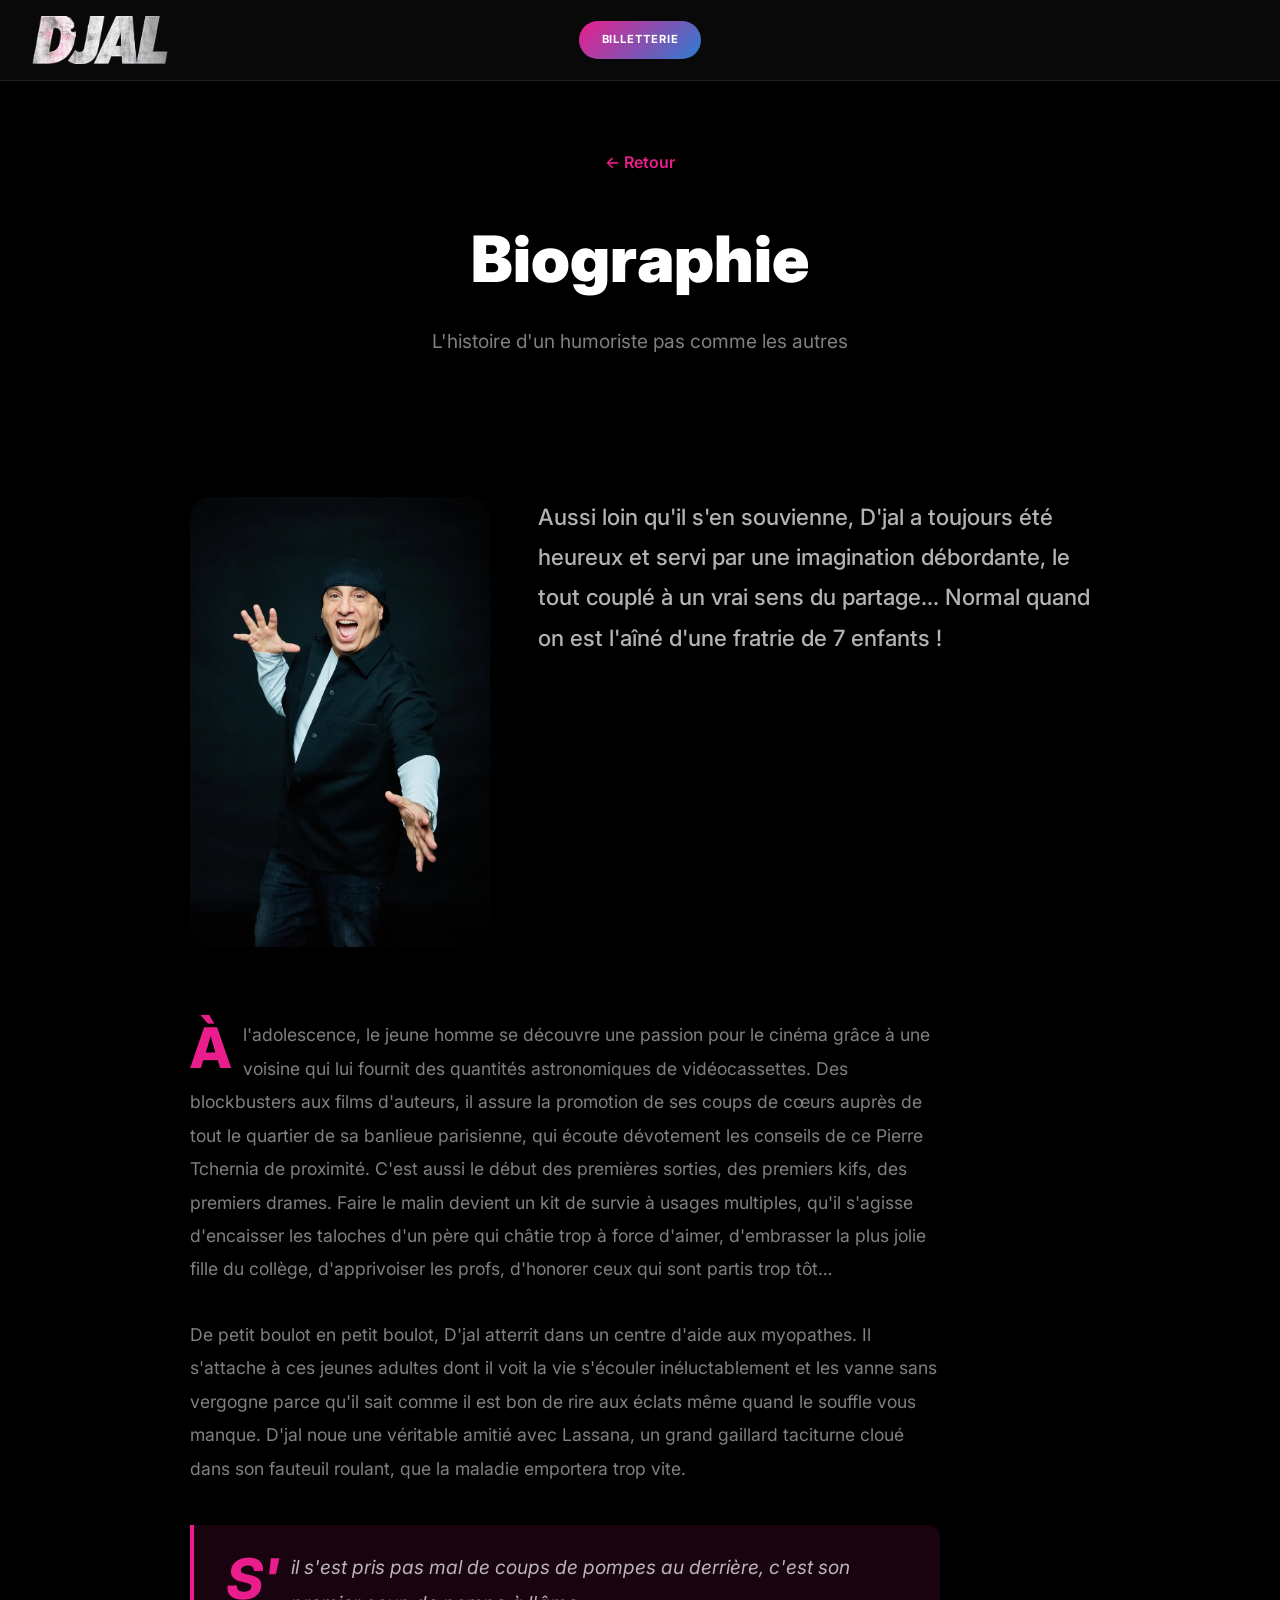
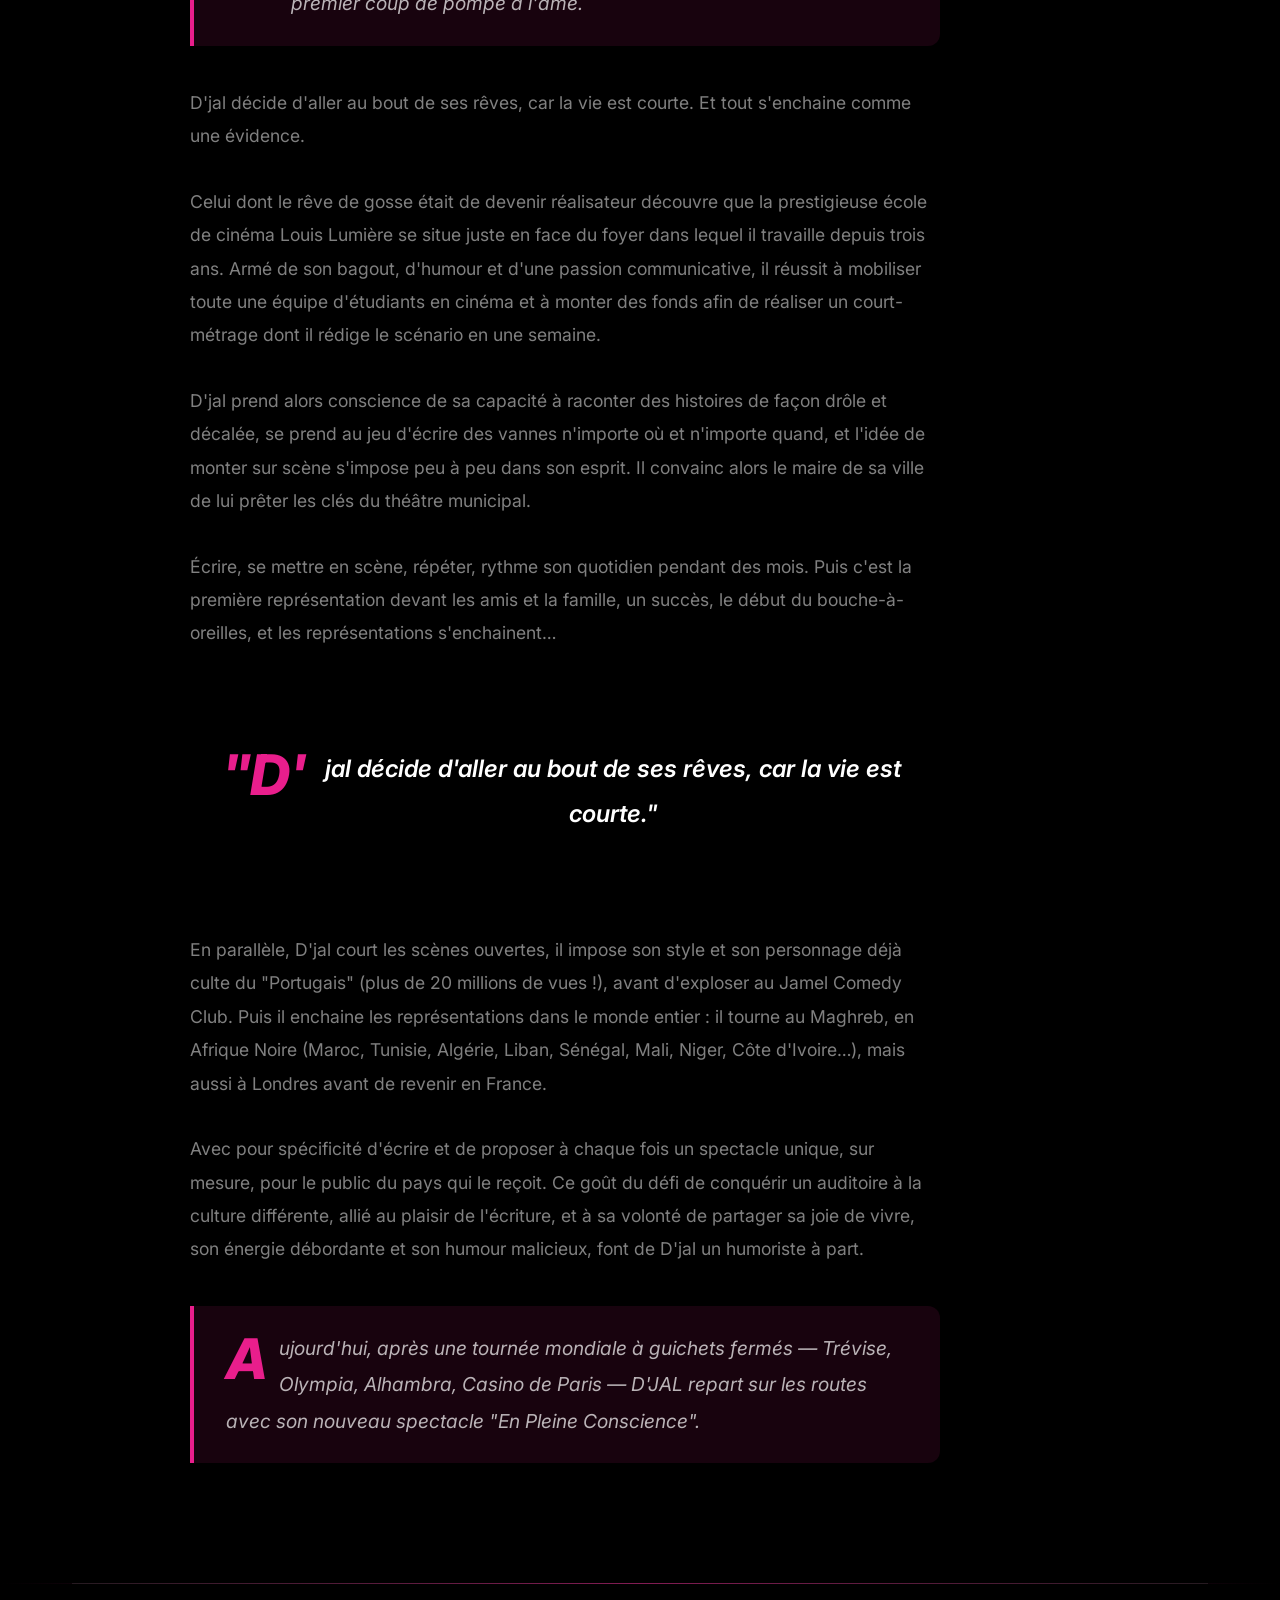
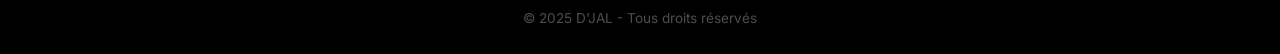
==== biographie.html @ 2237b48b "Refonte majeure du site D'JAL - En Pleine Conscience - Hero: nouveau layout texte gauche / photo dro" ====
<!DOCTYPE html>
<html lang="fr">
<head>
    <meta charset="UTF-8">
    <meta name="viewport" content="width=device-width, initial-scale=1.0">
    <title>Biographie - D'JAL</title>
    <meta name="description" content="Découvrez l'histoire de D'JAL, humoriste au parcours unique et au talent reconnu.">

    <!-- Fonts -->
    <link rel="preconnect" href="https://fonts.googleapis.com">
    <link rel="preconnect" href="https://fonts.gstatic.com" crossorigin>
    <link href="https://fonts.googleapis.com/css2?family=Inter:wght@300;400;500;600;700;800;900&display=swap" rel="stylesheet">

    <!-- Styles -->
    <link rel="stylesheet" href="src/css/main.css">
    <style>
        .page-header {
            padding: 150px 0 60px;
            background: var(--darker);
            text-align: center;
        }
        .page-title {
            font-size: clamp(2.5rem, 5vw, 4rem);
            font-weight: 900;
            margin-bottom: 1rem;
        }
        .page-subtitle {
            font-size: 1.2rem;
            color: var(--gray-300);
        }
        .back-link {
            display: inline-flex;
            align-items: center;
            gap: 0.5rem;
            color: var(--pink);
            text-decoration: none;
            font-weight: 600;
            margin-bottom: 2rem;
            transition: var(--transition);
        }
        .back-link:hover {
            color: var(--light);
        }

        /* Bio Section */
        .bio-section {
            background: var(--dark);
            padding: 80px 0;
        }
        .bio-container {
            max-width: 900px;
            margin: 0 auto;
        }
        .bio-hero {
            display: grid;
            grid-template-columns: 300px 1fr;
            gap: 3rem;
            align-items: start;
            margin-bottom: 4rem;
        }
        .bio-image {
            position: sticky;
            top: 100px;
        }
        .bio-image img {
            width: 100%;
            border-radius: 20px;
            box-shadow: 0 25px 50px rgba(0,0,0,0.4);
        }
        .bio-intro {
            font-size: 1.4rem;
            line-height: 1.8;
            color: var(--gray-200);
            font-weight: 500;
        }
        .bio-content {
            max-width: 750px;
        }
        .bio-content p {
            font-size: 1.1rem;
            line-height: 1.9;
            color: var(--gray-300);
            margin-bottom: 2rem;
        }
        .bio-content p:first-of-type::first-letter {
            font-size: 3.5rem;
            font-weight: 800;
            float: left;
            line-height: 1;
            margin-right: 0.75rem;
            margin-top: 0.1rem;
            color: var(--pink);
        }
        .bio-highlight {
            background: rgba(233,30,140,0.1);
            border-left: 4px solid var(--pink);
            padding: 1.5rem 2rem;
            margin: 2.5rem 0;
            border-radius: 0 12px 12px 0;
        }
        .bio-highlight p {
            font-size: 1.2rem;
            font-style: italic;
            color: var(--gray-200);
            margin-bottom: 0;
        }
        .bio-quote {
            text-align: center;
            padding: 3rem 2rem;
            margin: 3rem 0;
        }
        .bio-quote p {
            font-size: 1.5rem;
            font-weight: 600;
            color: var(--light);
            font-style: italic;
            margin-bottom: 0;
        }

        /* Responsive */
        @media (max-width: 900px) {
            .bio-hero {
                grid-template-columns: 1fr;
                text-align: center;
            }
            .bio-image {
                position: relative;
                top: 0;
                max-width: 280px;
                margin: 0 auto;
            }
        }
        @media (max-width: 600px) {
            .bio-section {
                padding: 40px 0;
            }
            .bio-intro {
                font-size: 1.2rem;
            }
            .bio-content p {
                font-size: 1rem;
            }
        }
    </style>
</head>
<body>
    <!-- Navigation simple -->
    <header class="nav-wrapper scrolled">
        <nav class="nav">
            <a href="index.html" class="nav-logo"><img src="src/assets/images/logo.png" alt="D'JAL"></a>
            <a href="index.html#tournee" class="nav-cta">Billetterie</a>
        </nav>
    </header>

    <main>
        <section class="page-header">
            <div class="container">
                <a href="index.html" class="back-link">← Retour</a>
                <h1 class="page-title">Biographie</h1>
                <p class="page-subtitle">L'histoire d'un humoriste pas comme les autres</p>
            </div>
        </section>

        <section class="bio-section">
            <div class="container">
                <div class="bio-container">
                    <div class="bio-hero">
                        <div class="bio-image">
                            <img src="src/assets/images/djal-portrait.webp" alt="D'JAL">
                        </div>
                        <p class="bio-intro">Aussi loin qu'il s'en souvienne, D'jal a toujours été heureux et servi par une imagination débordante, le tout couplé à un vrai sens du partage… Normal quand on est l'aîné d'une fratrie de 7 enfants !</p>
                    </div>

                    <div class="bio-content">
                        <p>À l'adolescence, le jeune homme se découvre une passion pour le cinéma grâce à une voisine qui lui fournit des quantités astronomiques de vidéocassettes. Des blockbusters aux films d'auteurs, il assure la promotion de ses coups de cœurs auprès de tout le quartier de sa banlieue parisienne, qui écoute dévotement les conseils de ce Pierre Tchernia de proximité. C'est aussi le début des premières sorties, des premiers kifs, des premiers drames. Faire le malin devient un kit de survie à usages multiples, qu'il s'agisse d'encaisser les taloches d'un père qui châtie trop à force d'aimer, d'embrasser la plus jolie fille du collège, d'apprivoiser les profs, d'honorer ceux qui sont partis trop tôt…</p>

                        <p>De petit boulot en petit boulot, D'jal atterrit dans un centre d'aide aux myopathes. Il s'attache à ces jeunes adultes dont il voit la vie s'écouler inéluctablement et les vanne sans vergogne parce qu'il sait comme il est bon de rire aux éclats même quand le souffle vous manque. D'jal noue une véritable amitié avec Lassana, un grand gaillard taciturne cloué dans son fauteuil roulant, que la maladie emportera trop vite.</p>

                        <div class="bio-highlight">
                            <p>S'il s'est pris pas mal de coups de pompes au derrière, c'est son premier coup de pompe à l'âme.</p>
                        </div>

                        <p>D'jal décide d'aller au bout de ses rêves, car la vie est courte. Et tout s'enchaine comme une évidence.</p>

                        <p>Celui dont le rêve de gosse était de devenir réalisateur découvre que la prestigieuse école de cinéma Louis Lumière se situe juste en face du foyer dans lequel il travaille depuis trois ans. Armé de son bagout, d'humour et d'une passion communicative, il réussit à mobiliser toute une équipe d'étudiants en cinéma et à monter des fonds afin de réaliser un court-métrage dont il rédige le scénario en une semaine.</p>

                        <p>D'jal prend alors conscience de sa capacité à raconter des histoires de façon drôle et décalée, se prend au jeu d'écrire des vannes n'importe où et n'importe quand, et l'idée de monter sur scène s'impose peu à peu dans son esprit. Il convainc alors le maire de sa ville de lui prêter les clés du théâtre municipal.</p>

                        <p>Écrire, se mettre en scène, répéter, rythme son quotidien pendant des mois. Puis c'est la première représentation devant les amis et la famille, un succès, le début du bouche-à-oreilles, et les représentations s'enchainent…</p>

                        <div class="bio-quote">
                            <p>"D'jal décide d'aller au bout de ses rêves, car la vie est courte."</p>
                        </div>

                        <p>En parallèle, D'jal court les scènes ouvertes, il impose son style et son personnage déjà culte du "Portugais" (plus de 20 millions de vues !), avant d'exploser au Jamel Comedy Club. Puis il enchaine les représentations dans le monde entier : il tourne au Maghreb, en Afrique Noire (Maroc, Tunisie, Algérie, Liban, Sénégal, Mali, Niger, Côte d'Ivoire…), mais aussi à Londres avant de revenir en France.</p>

                        <p>Avec pour spécificité d'écrire et de proposer à chaque fois un spectacle unique, sur mesure, pour le public du pays qui le reçoit. Ce goût du défi de conquérir un auditoire à la culture différente, allié au plaisir de l'écriture, et à sa volonté de partager sa joie de vivre, son énergie débordante et son humour malicieux, font de D'jal un humoriste à part.</p>

                        <div class="bio-highlight">
                            <p>Aujourd'hui, après une tournée mondiale à guichets fermés — Trévise, Olympia, Alhambra, Casino de Paris — D'JAL repart sur les routes avec son nouveau spectacle "En Pleine Conscience".</p>
                        </div>
                    </div>
                </div>
            </div>
        </section>
    </main>

    <!-- Footer simple -->
    <footer class="footer">
        <div class="container">
            <div class="footer-bottom">
                <p>&copy; 2025 D'JAL - Tous droits réservés</p>
            </div>
        </div>
    </footer>
</body>
</html>
---- src/css/main.css ----
/* ============================================
   DJAL - EN PLEINE CONSCIENCE
   Main CSS Entry Point
============================================ */

/* Base */
@import 'base/_variables.css';
@import 'base/_reset.css';

/* Components */
@import 'components/_buttons.css';
@import 'components/_nav.css';
@import 'components/_hero.css';
@import 'components/_spectacle.css';
@import 'components/_tournee.css';
@import 'components/_videos.css';
@import 'components/_cinema.css';
@import 'components/_presse.css';
@import 'components/_livredor.css';
@import 'components/_instagram.css';
@import 'components/_reels.css';
@import 'components/_contact.css';

/* Layout */
@import 'layout/_sections.css';
@import 'layout/_footer.css';
@import 'layout/_responsive.css';
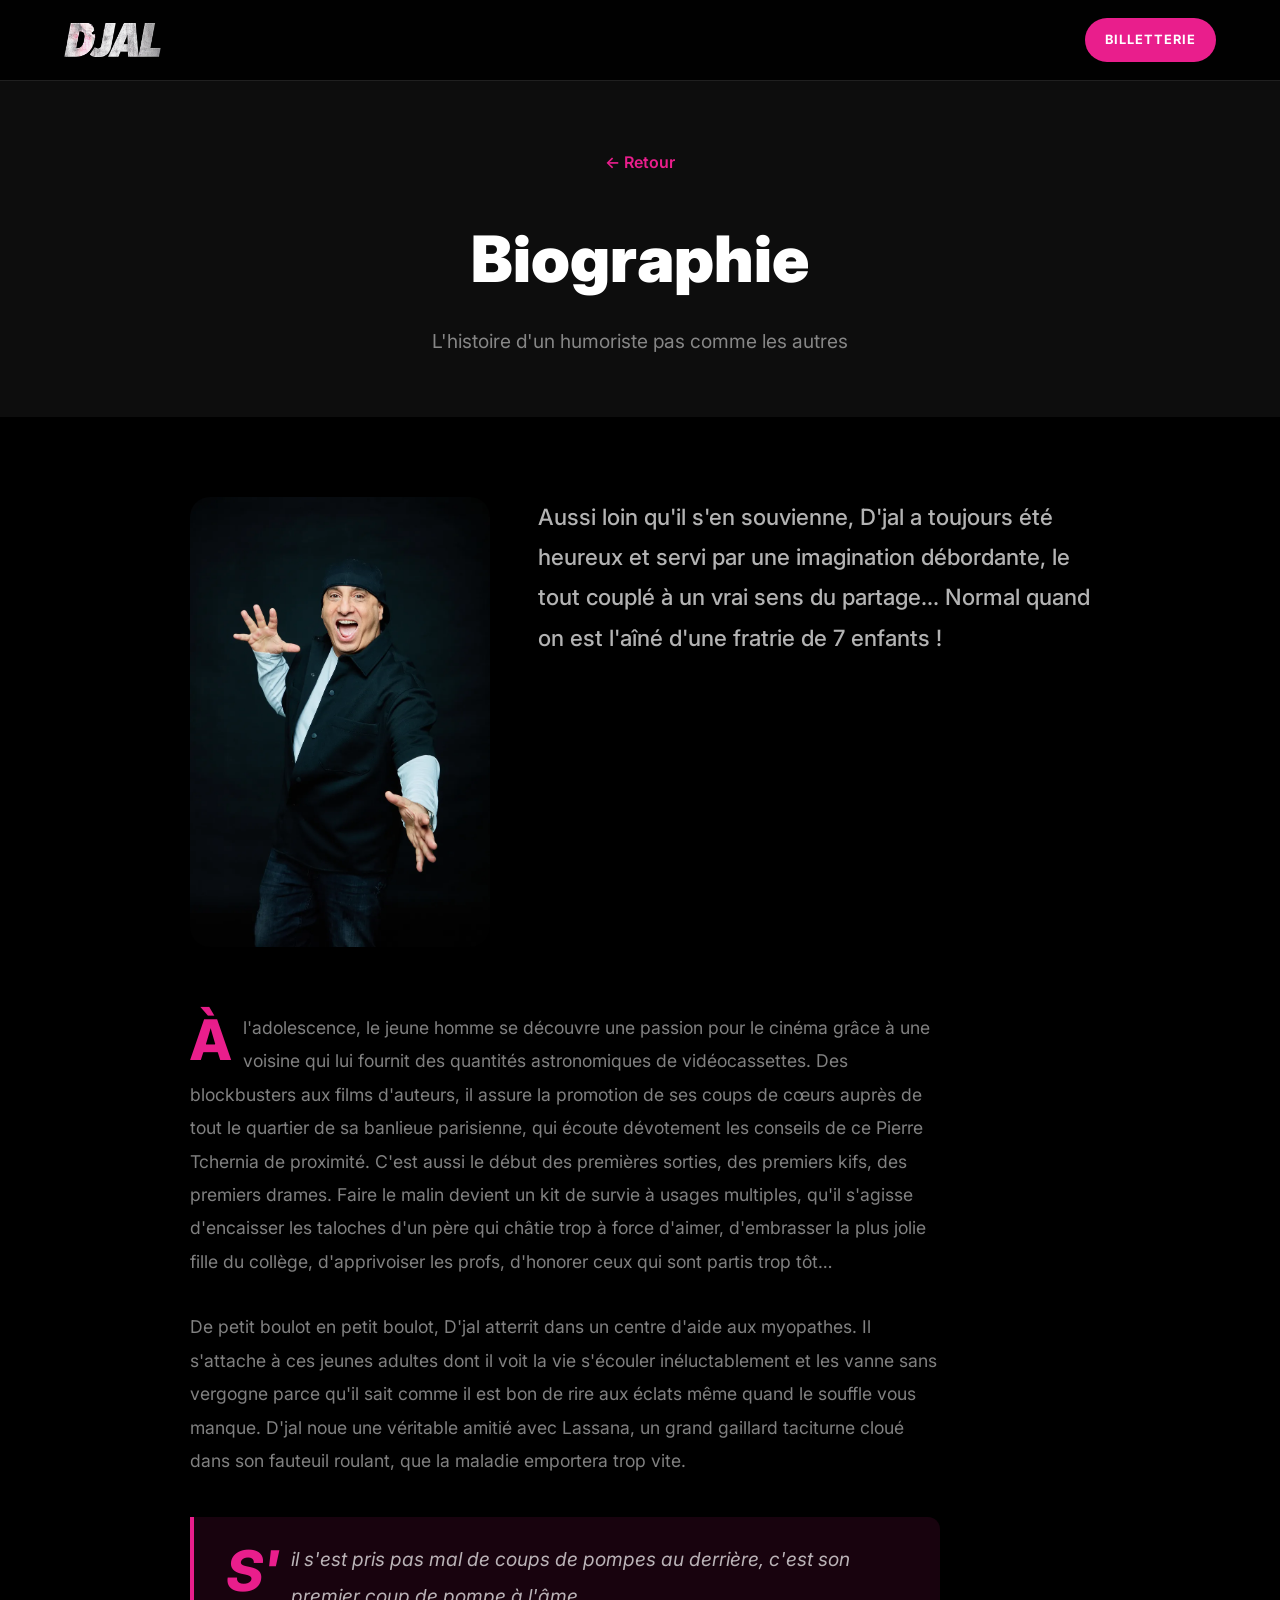
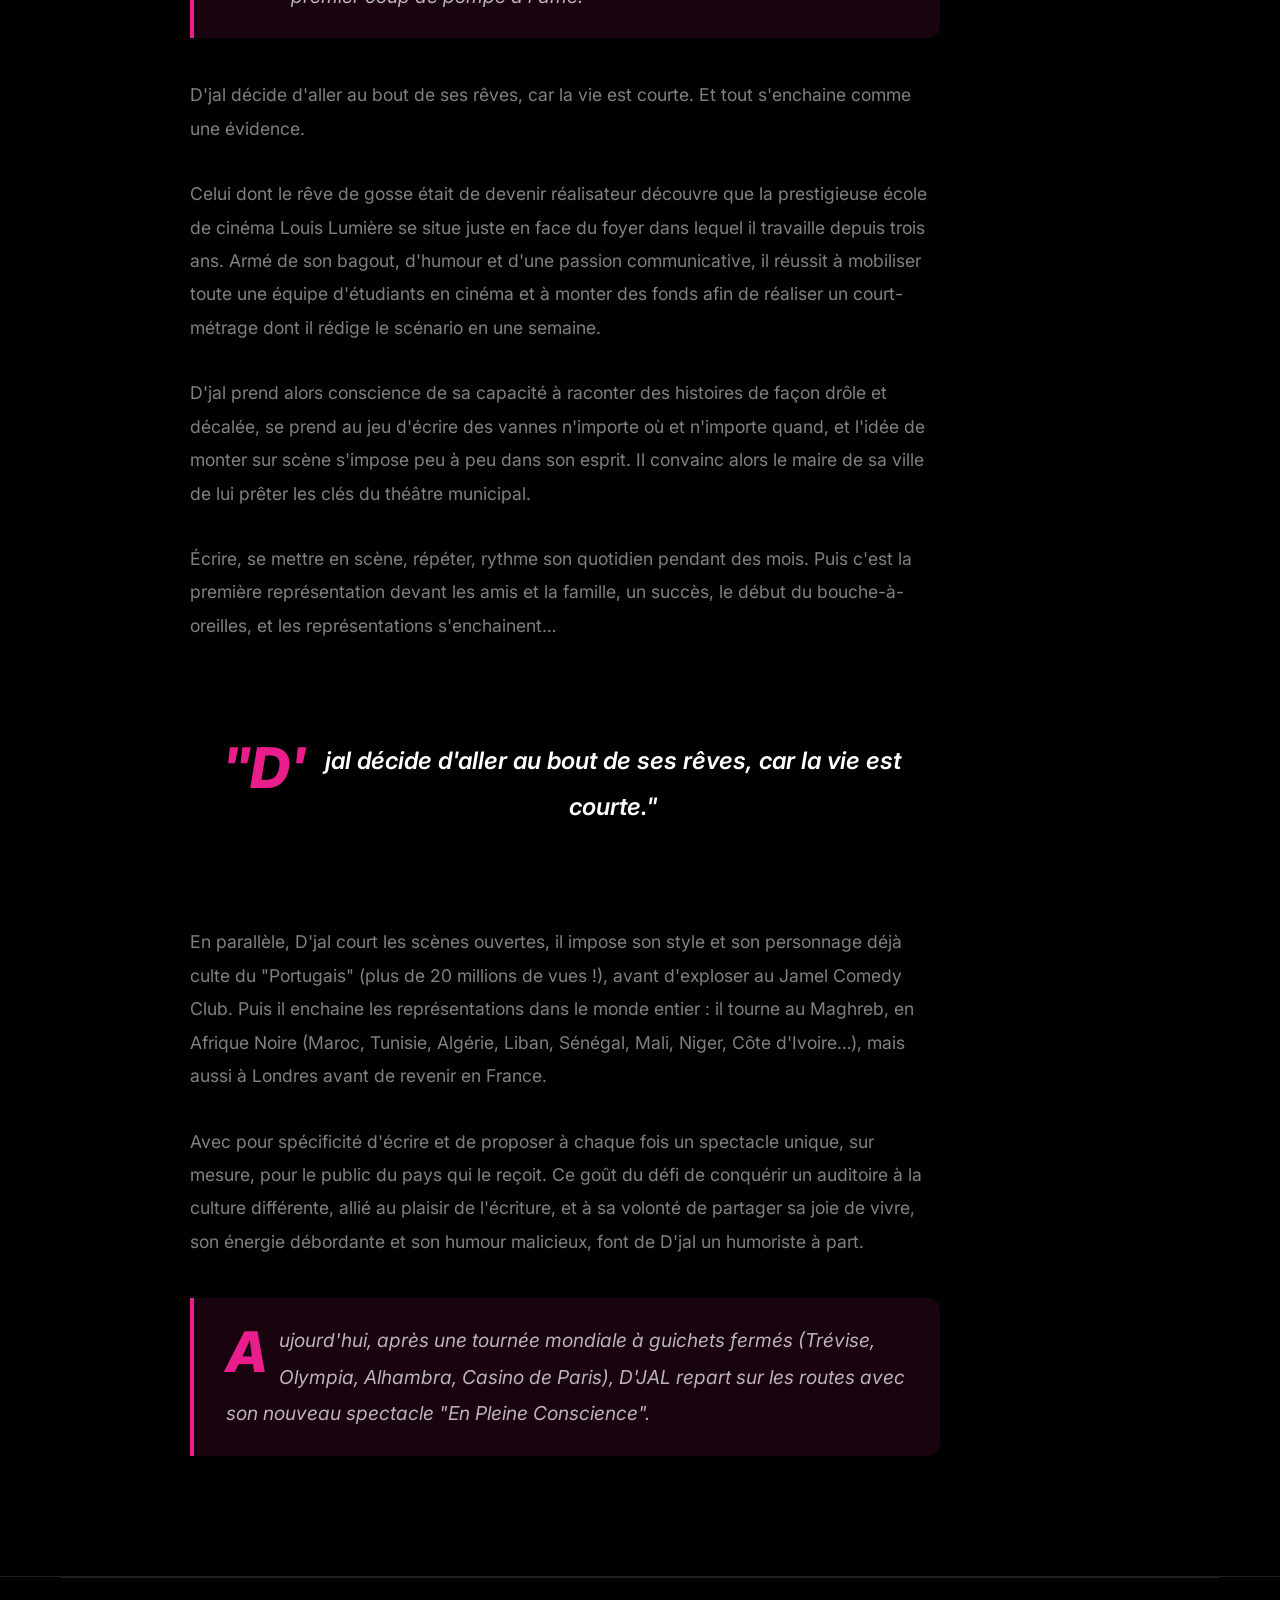
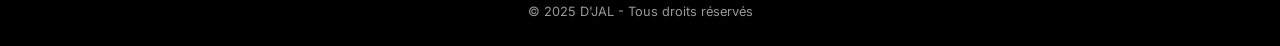
==== commit 02a92a4d: "Texte du site : suppression des tirets quadratin et des formules creuses Co-Authored-By: Claude Opus" ====
--- a/biographie.html
+++ b/biographie.html
@@ -197,7 +197,7 @@
                         <p>Avec pour spécificité d'écrire et de proposer à chaque fois un spectacle unique, sur mesure, pour le public du pays qui le reçoit. Ce goût du défi de conquérir un auditoire à la culture différente, allié au plaisir de l'écriture, et à sa volonté de partager sa joie de vivre, son énergie débordante et son humour malicieux, font de D'jal un humoriste à part.</p>
 
                         <div class="bio-highlight">
-                            <p>Aujourd'hui, après une tournée mondiale à guichets fermés — Trévise, Olympia, Alhambra, Casino de Paris — D'JAL repart sur les routes avec son nouveau spectacle "En Pleine Conscience".</p>
+                            <p>Aujourd'hui, après une tournée mondiale à guichets fermés (Trévise, Olympia, Alhambra, Casino de Paris), D'JAL repart sur les routes avec son nouveau spectacle "En Pleine Conscience".</p>
                         </div>
                     </div>
                 </div>
--- a/src/css/main.css
+++ b/src/css/main.css
@@ -1,27 +1,27 @@
 /* ============================================
    DJAL - EN PLEINE CONSCIENCE
-   Main CSS Entry Point
+   Point d'entrée CSS
 ============================================ */
 
 /* Base */
 @import 'base/_variables.css';
 @import 'base/_reset.css';
 
-/* Components */
+/* Layout */
+@import 'layout/_sections.css';
+
+/* Composants */
 @import 'components/_buttons.css';
 @import 'components/_nav.css';
 @import 'components/_hero.css';
+@import 'components/_stats.css';
+@import 'components/_tournee.css';
 @import 'components/_spectacle.css';
-@import 'components/_tournee.css';
+@import 'components/_reels.css';
 @import 'components/_videos.css';
-@import 'components/_cinema.css';
 @import 'components/_presse.css';
 @import 'components/_livredor.css';
-@import 'components/_instagram.css';
-@import 'components/_reels.css';
-@import 'components/_contact.css';
+@import 'components/_communaute.css';
 
-/* Layout */
-@import 'layout/_sections.css';
+/* Footer */
 @import 'layout/_footer.css';
-@import 'layout/_responsive.css';
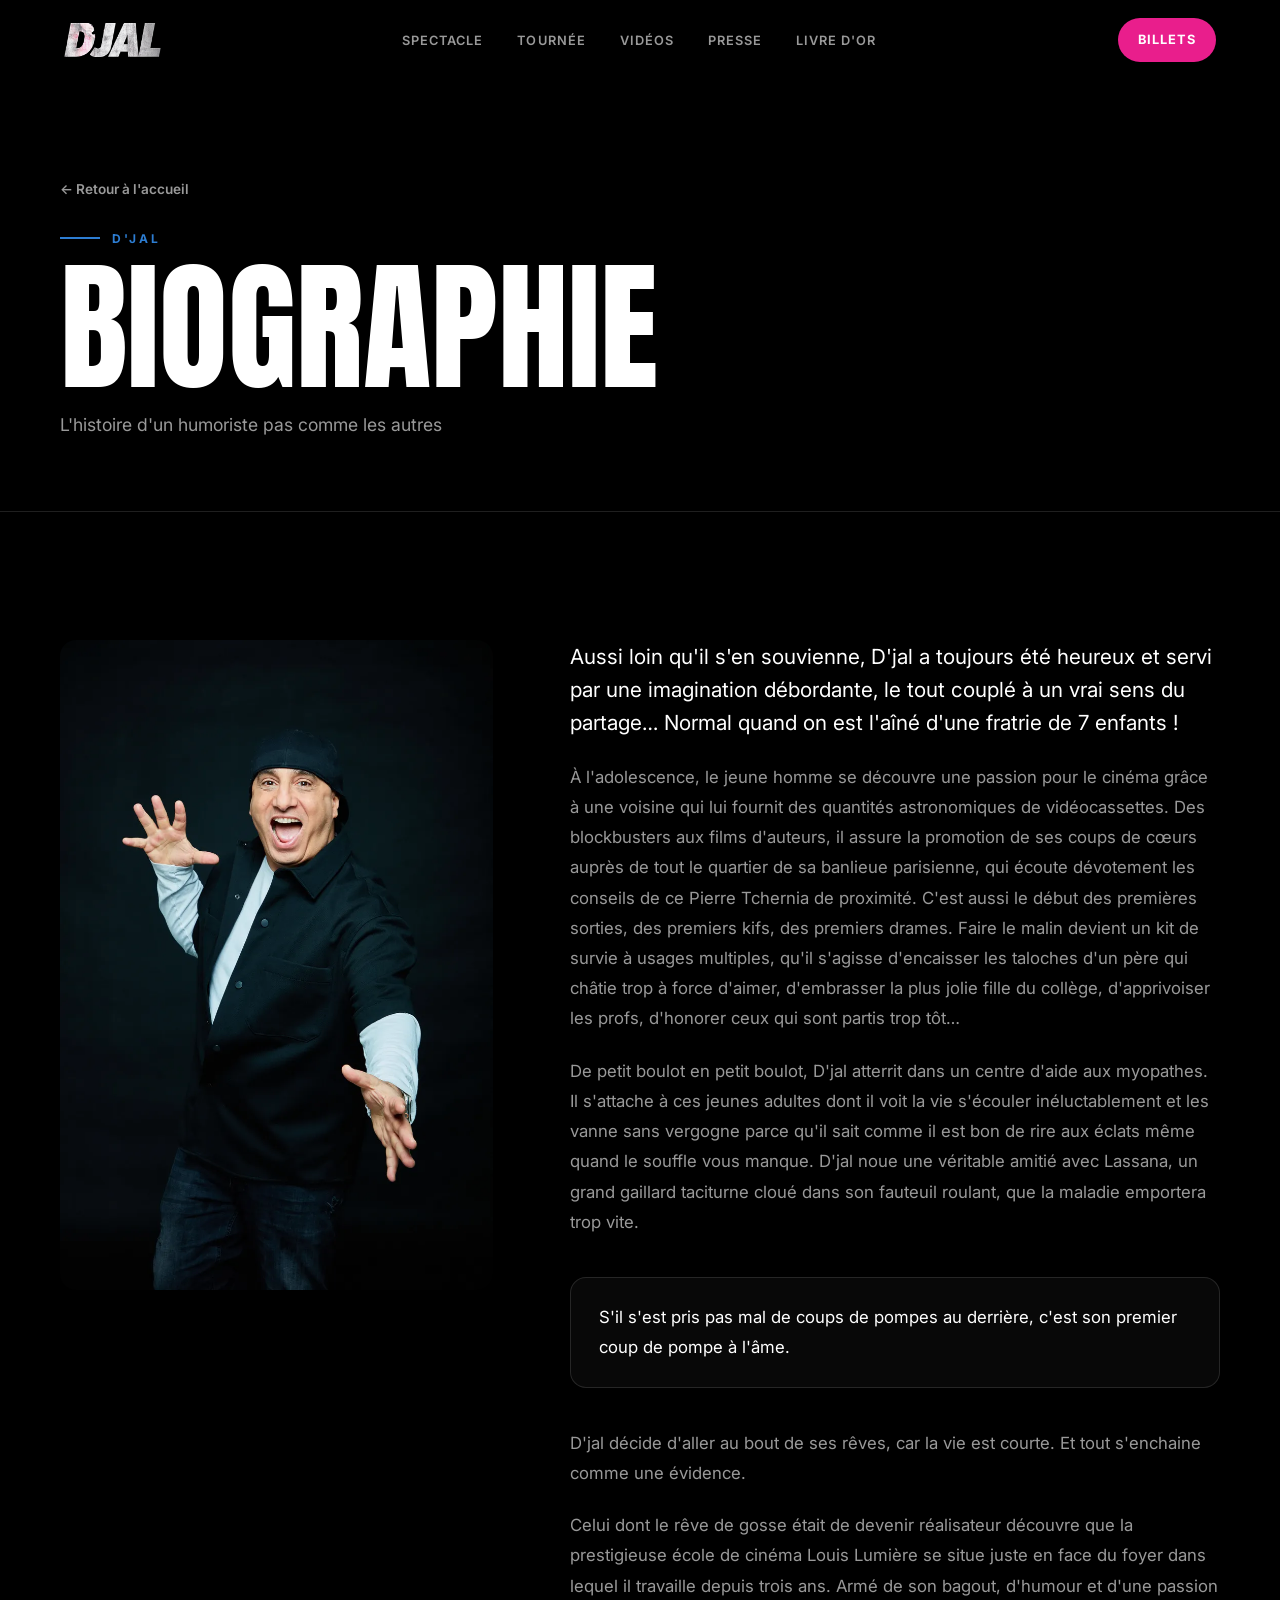
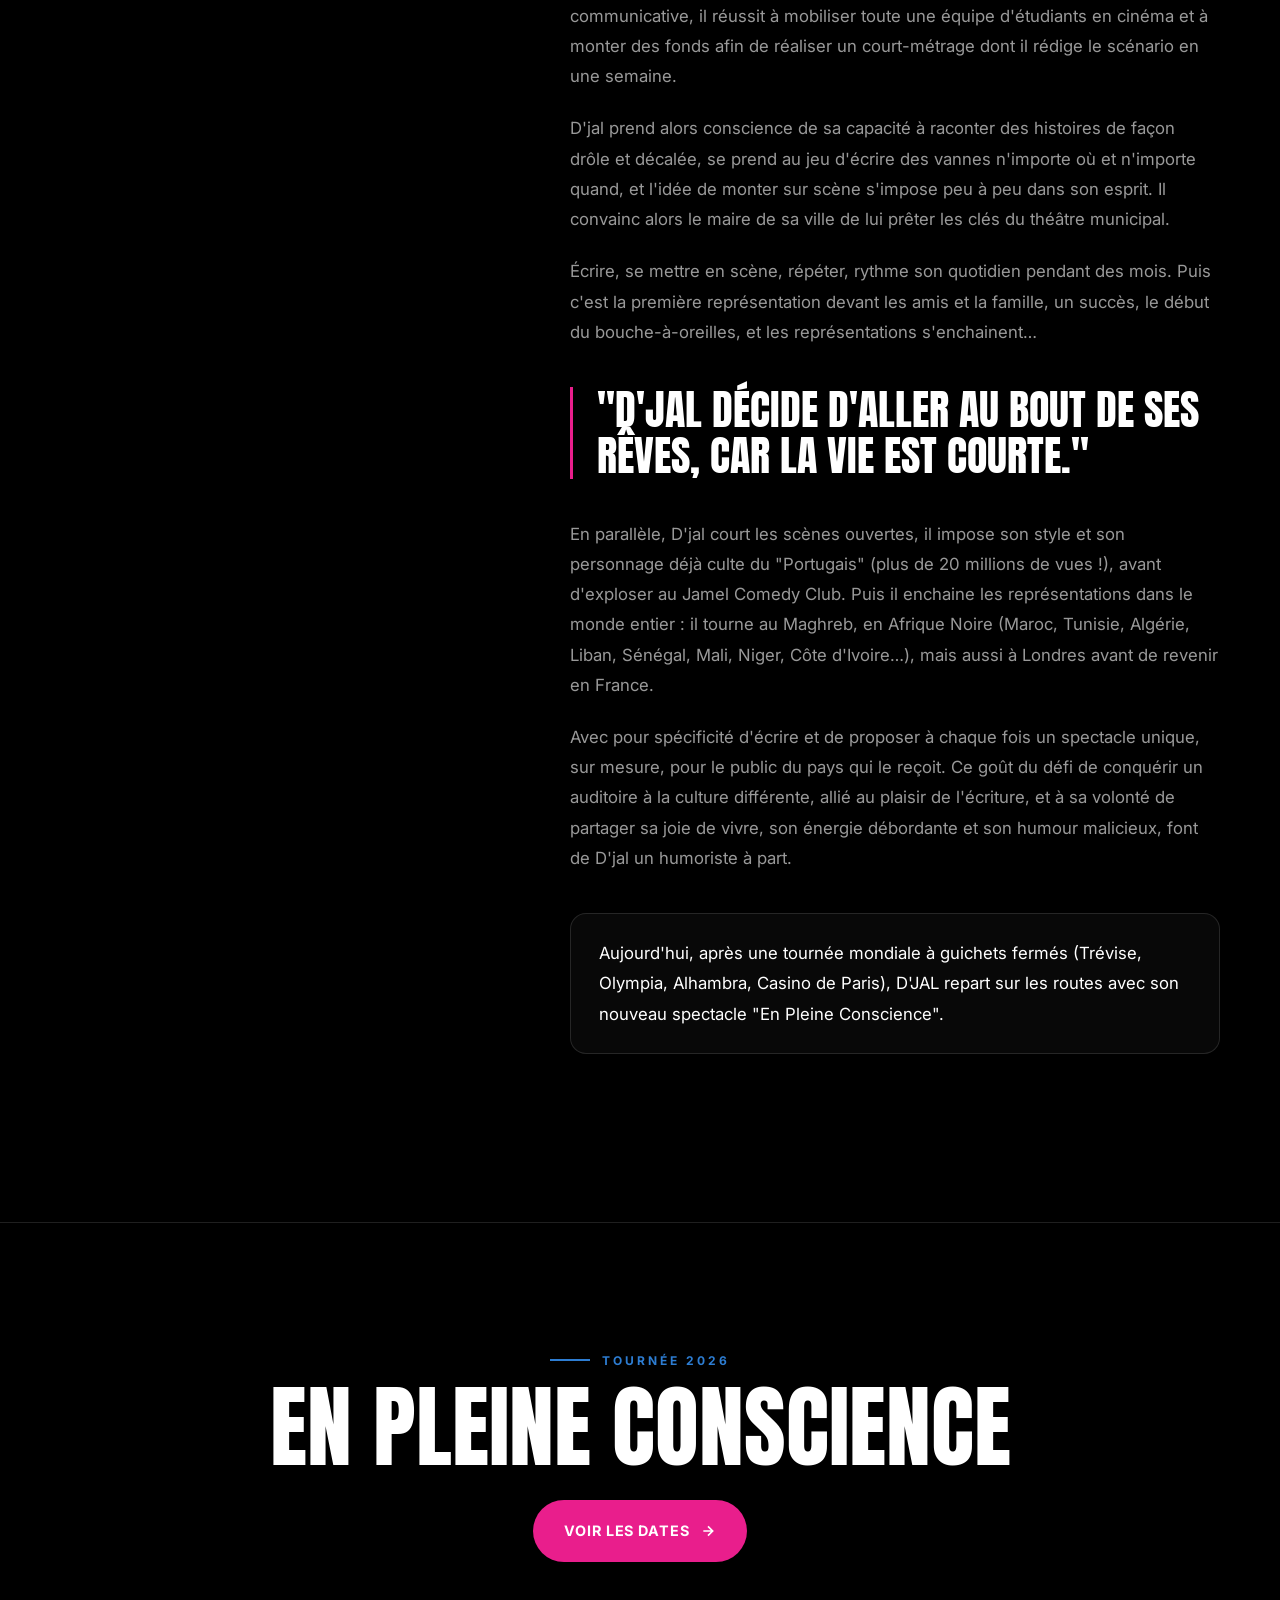
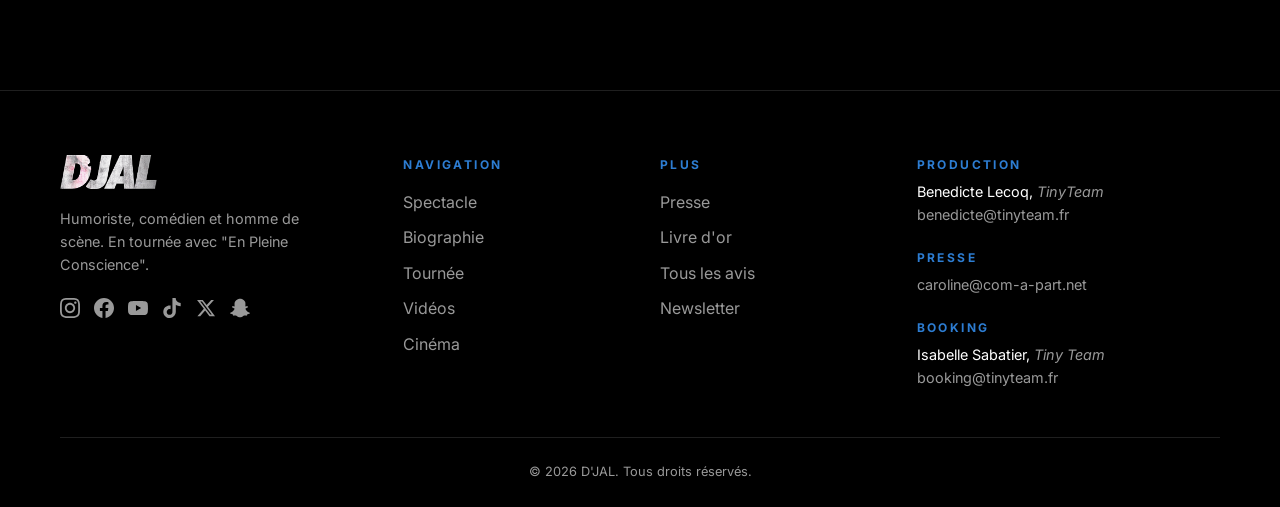
==== commit 888db9b7: "Refonte des pages Biographie et Livre d'or (nav, footer et style de l'accueil) Co-Authored-By: Claud" ====
--- a/biographie.html
+++ b/biographie.html
@@ -9,169 +9,87 @@
     <!-- Fonts -->
     <link rel="preconnect" href="https://fonts.googleapis.com">
     <link rel="preconnect" href="https://fonts.gstatic.com" crossorigin>
-    <link href="https://fonts.googleapis.com/css2?family=Inter:wght@300;400;500;600;700;800;900&display=swap" rel="stylesheet">
+    <link href="https://fonts.googleapis.com/css2?family=Anton&family=Inter:wght@400;500;600;700&display=swap" rel="stylesheet">
 
     <!-- Styles -->
     <link rel="stylesheet" href="src/css/main.css">
-    <style>
-        .page-header {
-            padding: 150px 0 60px;
-            background: var(--darker);
-            text-align: center;
-        }
-        .page-title {
-            font-size: clamp(2.5rem, 5vw, 4rem);
-            font-weight: 900;
-            margin-bottom: 1rem;
-        }
-        .page-subtitle {
-            font-size: 1.2rem;
-            color: var(--gray-300);
-        }
-        .back-link {
-            display: inline-flex;
-            align-items: center;
-            gap: 0.5rem;
-            color: var(--pink);
-            text-decoration: none;
-            font-weight: 600;
-            margin-bottom: 2rem;
-            transition: var(--transition);
-        }
-        .back-link:hover {
-            color: var(--light);
-        }
-
-        /* Bio Section */
-        .bio-section {
-            background: var(--dark);
-            padding: 80px 0;
-        }
-        .bio-container {
-            max-width: 900px;
-            margin: 0 auto;
-        }
-        .bio-hero {
-            display: grid;
-            grid-template-columns: 300px 1fr;
-            gap: 3rem;
-            align-items: start;
-            margin-bottom: 4rem;
-        }
-        .bio-image {
-            position: sticky;
-            top: 100px;
-        }
-        .bio-image img {
-            width: 100%;
-            border-radius: 20px;
-            box-shadow: 0 25px 50px rgba(0,0,0,0.4);
-        }
-        .bio-intro {
-            font-size: 1.4rem;
-            line-height: 1.8;
-            color: var(--gray-200);
-            font-weight: 500;
-        }
-        .bio-content {
-            max-width: 750px;
-        }
-        .bio-content p {
-            font-size: 1.1rem;
-            line-height: 1.9;
-            color: var(--gray-300);
-            margin-bottom: 2rem;
-        }
-        .bio-content p:first-of-type::first-letter {
-            font-size: 3.5rem;
-            font-weight: 800;
-            float: left;
-            line-height: 1;
-            margin-right: 0.75rem;
-            margin-top: 0.1rem;
-            color: var(--pink);
-        }
-        .bio-highlight {
-            background: rgba(233,30,140,0.1);
-            border-left: 4px solid var(--pink);
-            padding: 1.5rem 2rem;
-            margin: 2.5rem 0;
-            border-radius: 0 12px 12px 0;
-        }
-        .bio-highlight p {
-            font-size: 1.2rem;
-            font-style: italic;
-            color: var(--gray-200);
-            margin-bottom: 0;
-        }
-        .bio-quote {
-            text-align: center;
-            padding: 3rem 2rem;
-            margin: 3rem 0;
-        }
-        .bio-quote p {
-            font-size: 1.5rem;
-            font-weight: 600;
-            color: var(--light);
-            font-style: italic;
-            margin-bottom: 0;
-        }
-
-        /* Responsive */
-        @media (max-width: 900px) {
-            .bio-hero {
-                grid-template-columns: 1fr;
-                text-align: center;
-            }
-            .bio-image {
-                position: relative;
-                top: 0;
-                max-width: 280px;
-                margin: 0 auto;
-            }
-        }
-        @media (max-width: 600px) {
-            .bio-section {
-                padding: 40px 0;
-            }
-            .bio-intro {
-                font-size: 1.2rem;
-            }
-            .bio-content p {
-                font-size: 1rem;
-            }
-        }
-    </style>
 </head>
 <body>
-    <!-- Navigation simple -->
-    <header class="nav-wrapper scrolled">
+    <!-- Icônes (sprite) -->
+    <svg width="0" height="0" style="position:absolute" aria-hidden="true">
+        <symbol id="i-instagram" viewBox="0 0 24 24"><path fill="currentColor" d="M12 2.163c3.204 0 3.584.012 4.85.07 3.252.148 4.771 1.691 4.919 4.919.058 1.265.069 1.645.069 4.849 0 3.205-.012 3.584-.069 4.849-.149 3.225-1.664 4.771-4.919 4.919-1.266.058-1.644.07-4.85.07-3.204 0-3.584-.012-4.849-.07-3.26-.149-4.771-1.699-4.919-4.92-.058-1.265-.07-1.644-.07-4.849 0-3.204.013-3.583.07-4.849.149-3.227 1.664-4.771 4.919-4.919 1.266-.057 1.645-.069 4.849-.069zm0-2.163c-3.259 0-3.667.014-4.947.072-4.358.2-6.78 2.618-6.98 6.98-.059 1.281-.073 1.689-.073 4.948 0 3.259.014 3.668.072 4.948.2 4.358 2.618 6.78 6.98 6.98 1.281.058 1.689.072 4.948.072 3.259 0 3.668-.014 4.948-.072 4.354-.2 6.782-2.618 6.979-6.98.059-1.28.073-1.689.073-4.948 0-3.259-.014-3.667-.072-4.947-.196-4.354-2.617-6.78-6.979-6.98-1.281-.059-1.69-.073-4.949-.073zm0 5.838c-3.403 0-6.162 2.759-6.162 6.162s2.759 6.163 6.162 6.163 6.162-2.759 6.162-6.163c0-3.403-2.759-6.162-6.162-6.162zm0 10.162c-2.209 0-4-1.79-4-4 0-2.209 1.791-4 4-4s4 1.791 4 4c0 2.21-1.791 4-4 4zm6.406-11.845c-.796 0-1.441.645-1.441 1.44s.645 1.44 1.441 1.44c.795 0 1.439-.645 1.439-1.44s-.644-1.44-1.439-1.44z"/></symbol>
+        <symbol id="i-facebook" viewBox="0 0 24 24"><path fill="currentColor" d="M24 12.073c0-6.627-5.373-12-12-12s-12 5.373-12 12c0 5.99 4.388 10.954 10.125 11.854v-8.385H7.078v-3.47h3.047V9.43c0-3.007 1.792-4.669 4.533-4.669 1.312 0 2.686.235 2.686.235v2.953H15.83c-1.491 0-1.956.925-1.956 1.874v2.25h3.328l-.532 3.47h-2.796v8.385C19.612 23.027 24 18.062 24 12.073z"/></symbol>
+        <symbol id="i-youtube" viewBox="0 0 24 24"><path fill="currentColor" d="M23.498 6.186a3.016 3.016 0 0 0-2.122-2.136C19.505 3.545 12 3.545 12 3.545s-7.505 0-9.377.505A3.017 3.017 0 0 0 .502 6.186C0 8.07 0 12 0 12s0 3.93.502 5.814a3.016 3.016 0 0 0 2.122 2.136c1.871.505 9.376.505 9.376.505s7.505 0 9.377-.505a3.015 3.015 0 0 0 2.122-2.136C24 15.93 24 12 24 12s0-3.93-.502-5.814zM9.545 15.568V8.432L15.818 12l-6.273 3.568z"/></symbol>
+        <symbol id="i-tiktok" viewBox="0 0 24 24"><path fill="currentColor" d="M12.525.02c1.31-.02 2.61-.01 3.91-.02.08 1.53.63 3.09 1.75 4.17 1.12 1.11 2.7 1.62 4.24 1.79v4.03c-1.44-.05-2.89-.35-4.2-.97-.57-.26-1.1-.59-1.62-.93-.01 2.92.01 5.84-.02 8.75-.08 1.4-.54 2.79-1.35 3.94-1.31 1.92-3.58 3.17-5.91 3.21-1.43.08-2.86-.31-4.08-1.03-2.02-1.19-3.44-3.37-3.65-5.71-.02-.5-.03-1-.01-1.49.18-1.9 1.12-3.72 2.58-4.96 1.66-1.44 3.98-2.13 6.15-1.72.02 1.48-.04 2.96-.04 4.44-.99-.32-2.15-.23-3.02.37-.63.41-1.11 1.04-1.36 1.75-.21.51-.15 1.07-.14 1.61.24 1.64 1.82 3.02 3.5 2.87 1.12-.01 2.19-.66 2.77-1.61.19-.33.4-.67.41-1.06.1-1.79.06-3.57.07-5.36.01-4.03-.01-8.05.02-12.07z"/></symbol>
+        <symbol id="i-x" viewBox="0 0 24 24"><path fill="currentColor" d="M18.244 2.25h3.308l-7.227 8.26 8.502 11.24H16.17l-5.214-6.817L4.99 21.75H1.68l7.73-8.835L1.254 2.25H8.08l4.713 6.231zm-1.161 17.52h1.833L7.084 4.126H5.117z"/></symbol>
+        <symbol id="i-snapchat" viewBox="0 0 24 24"><path fill="currentColor" d="M12.206.793c.99 0 4.347.276 5.93 3.821.529 1.193.403 3.219.299 4.847l-.003.06c-.012.18-.022.345-.03.51.075.045.203.09.401.09.3-.016.659-.12 1.033-.301.165-.088.344-.104.464-.104.182 0 .359.029.509.09.45.149.734.479.734.838.015.449-.39.839-1.213 1.168-.089.029-.209.075-.344.119-.45.135-1.139.36-1.333.81-.09.224-.061.524.12.868l.015.015c.06.136 1.526 3.475 4.791 4.014.255.044.435.27.42.509 0 .075-.015.149-.045.225-.24.569-1.273.988-3.146 1.271-.059.091-.12.375-.164.57-.029.179-.074.36-.134.553-.076.271-.27.405-.555.405h-.03c-.135 0-.313-.031-.538-.074-.36-.075-.765-.135-1.273-.135-.3 0-.599.015-.913.074-.6.104-1.123.464-1.723.884-.853.599-1.826 1.288-3.294 1.288-.06 0-.119-.015-.18-.015h-.149c-1.468 0-2.427-.675-3.279-1.288-.599-.42-1.107-.779-1.707-.884-.314-.045-.629-.074-.928-.074-.54 0-.958.089-1.272.149-.211.043-.391.074-.54.074-.374 0-.523-.224-.583-.42-.061-.192-.09-.389-.135-.567-.046-.181-.105-.494-.166-.57-1.918-.222-2.95-.642-3.189-1.226-.031-.063-.052-.15-.055-.225-.015-.243.165-.465.42-.509 3.264-.54 4.73-3.879 4.791-4.02l.016-.029c.18-.345.224-.645.119-.869-.195-.434-.884-.658-1.332-.809-.121-.029-.24-.074-.346-.119-.809-.329-1.224-.72-1.227-1.153-.007-.359.282-.703.732-.852.135-.045.33-.074.494-.074.12 0 .313.03.479.104.37.166.729.271 1.048.286.181 0 .301-.044.391-.104l-.045-.509c-.104-1.629-.239-3.654.29-4.848C7.851 1.069 11.216.793 12.206.793z"/></symbol>
+        <symbol id="i-arrow" viewBox="0 0 24 24"><path fill="none" stroke="currentColor" stroke-width="2.5" d="M5 12h14M12 5l7 7-7 7"/></symbol>
+        <symbol id="i-play" viewBox="0 0 24 24"><path fill="currentColor" d="M8 5v14l11-7z"/></symbol>
+        <symbol id="i-chevron-left" viewBox="0 0 24 24"><path fill="none" stroke="currentColor" stroke-width="2" d="M15 18l-6-6 6-6"/></symbol>
+        <symbol id="i-chevron-right" viewBox="0 0 24 24"><path fill="none" stroke="currentColor" stroke-width="2" d="M9 18l6-6-6-6"/></symbol>
+    </svg>
+
+    <!-- ========================================
+         NAVIGATION
+    ======================================== -->
+    <header class="nav-wrapper" id="nav-wrapper">
         <nav class="nav">
             <a href="index.html" class="nav-logo"><img src="src/assets/images/logo.png" alt="D'JAL"></a>
-            <a href="index.html#tournee" class="nav-cta">Billetterie</a>
+            <ul class="nav-menu">
+                <li><a href="index.html#spectacle" class="nav-link">Spectacle</a></li>
+                <li><a href="index.html#tournee" class="nav-link">Tournée</a></li>
+                <li><a href="index.html#videos" class="nav-link">Vidéos</a></li>
+                <li><a href="index.html#presse" class="nav-link">Presse</a></li>
+                <li><a href="index.html#livredor" class="nav-link">Livre d'or</a></li>
+            </ul>
+            <div class="nav-right">
+                <a href="index.html#tournee" class="nav-cta">Billets</a>
+                <button class="nav-toggle" id="nav-toggle" aria-label="Menu" aria-expanded="false" aria-controls="nav-mobile">
+                    <span></span><span></span><span></span>
+                </button>
+            </div>
         </nav>
     </header>
+
+    <div class="nav-mobile" id="nav-mobile">
+        <div class="nav-mobile-content">
+            <a href="index.html#spectacle" class="nav-mobile-link">Spectacle</a>
+            <a href="biographie.html" class="nav-mobile-link">Biographie</a>
+            <a href="index.html#tournee" class="nav-mobile-link">Tournée</a>
+            <a href="index.html#videos" class="nav-mobile-link">Vidéos</a>
+            <a href="index.html#cinema" class="nav-mobile-link">Cinéma</a>
+            <a href="index.html#presse" class="nav-mobile-link">Presse</a>
+            <a href="index.html#livredor" class="nav-mobile-link">Livre d'or</a>
+            <div class="nav-mobile-socials">
+                <a href="https://www.instagram.com/djalcomedy/" target="_blank" rel="noopener" aria-label="Instagram"><svg><use href="#i-instagram"/></svg></a>
+                <a href="https://www.facebook.com/djalcomedy/?locale=fr_FR" target="_blank" rel="noopener" aria-label="Facebook"><svg><use href="#i-facebook"/></svg></a>
+                <a href="https://www.youtube.com/@DjalOfficiel7" target="_blank" rel="noopener" aria-label="YouTube"><svg><use href="#i-youtube"/></svg></a>
+                <a href="https://www.tiktok.com/@djalcomedy" target="_blank" rel="noopener" aria-label="TikTok"><svg><use href="#i-tiktok"/></svg></a>
+                <a href="https://x.com/djalcomedy" target="_blank" rel="noopener" aria-label="X"><svg><use href="#i-x"/></svg></a>
+                <a href="https://www.snapchat.com/add/djalcomedy" target="_blank" rel="noopener" aria-label="Snapchat"><svg><use href="#i-snapchat"/></svg></a>
+            </div>
+            <a href="index.html#tournee" class="btn btn-primary nav-mobile-cta">Billets</a>
+        </div>
+    </div>
 
     <main>
         <section class="page-header">
             <div class="container">
-                <a href="index.html" class="back-link">← Retour</a>
+                <a href="index.html" class="back-link">← Retour à l'accueil</a>
+                <span class="section-tag">D'JAL</span>
                 <h1 class="page-title">Biographie</h1>
                 <p class="page-subtitle">L'histoire d'un humoriste pas comme les autres</p>
             </div>
         </section>
 
-        <section class="bio-section">
-            <div class="container">
-                <div class="bio-container">
-                    <div class="bio-hero">
-                        <div class="bio-image">
-                            <img src="src/assets/images/djal-portrait.webp" alt="D'JAL">
-                        </div>
-                        <p class="bio-intro">Aussi loin qu'il s'en souvienne, D'jal a toujours été heureux et servi par une imagination débordante, le tout couplé à un vrai sens du partage… Normal quand on est l'aîné d'une fratrie de 7 enfants !</p>
-                    </div>
+        <section class="section">
+            <div class="container bio-grid">
+                <div class="bio-portrait reveal">
+                    <img src="src/assets/images/djal-portrait.webp" alt="D'JAL">
+                </div>
+                <div class="bio-text">
+                    <p class="bio-intro">Aussi loin qu'il s'en souvienne, D'jal a toujours été heureux et servi par une imagination débordante, le tout couplé à un vrai sens du partage… Normal quand on est l'aîné d'une fratrie de 7 enfants !</p>
 
-                    <div class="bio-content">
                         <p>À l'adolescence, le jeune homme se découvre une passion pour le cinéma grâce à une voisine qui lui fournit des quantités astronomiques de vidéocassettes. Des blockbusters aux films d'auteurs, il assure la promotion de ses coups de cœurs auprès de tout le quartier de sa banlieue parisienne, qui écoute dévotement les conseils de ce Pierre Tchernia de proximité. C'est aussi le début des premières sorties, des premiers kifs, des premiers drames. Faire le malin devient un kit de survie à usages multiples, qu'il s'agisse d'encaisser les taloches d'un père qui châtie trop à force d'aimer, d'embrasser la plus jolie fille du collège, d'apprivoiser les profs, d'honorer ceux qui sont partis trop tôt…</p>
 
                         <p>De petit boulot en petit boulot, D'jal atterrit dans un centre d'aide aux myopathes. Il s'attache à ces jeunes adultes dont il voit la vie s'écouler inéluctablement et les vanne sans vergogne parce qu'il sait comme il est bon de rire aux éclats même quand le souffle vous manque. D'jal noue une véritable amitié avec Lassana, un grand gaillard taciturne cloué dans son fauteuil roulant, que la maladie emportera trop vite.</p>
@@ -188,9 +106,9 @@
 
                         <p>Écrire, se mettre en scène, répéter, rythme son quotidien pendant des mois. Puis c'est la première représentation devant les amis et la famille, un succès, le début du bouche-à-oreilles, et les représentations s'enchainent…</p>
 
-                        <div class="bio-quote">
+                        <blockquote class="bio-quote">
                             <p>"D'jal décide d'aller au bout de ses rêves, car la vie est courte."</p>
-                        </div>
+                        </blockquote>
 
                         <p>En parallèle, D'jal court les scènes ouvertes, il impose son style et son personnage déjà culte du "Portugais" (plus de 20 millions de vues !), avant d'exploser au Jamel Comedy Club. Puis il enchaine les représentations dans le monde entier : il tourne au Maghreb, en Afrique Noire (Maroc, Tunisie, Algérie, Liban, Sénégal, Mali, Niger, Côte d'Ivoire…), mais aussi à Londres avant de revenir en France.</p>
 
@@ -199,19 +117,81 @@
                         <div class="bio-highlight">
                             <p>Aujourd'hui, après une tournée mondiale à guichets fermés (Trévise, Olympia, Alhambra, Casino de Paris), D'JAL repart sur les routes avec son nouveau spectacle "En Pleine Conscience".</p>
                         </div>
-                    </div>
                 </div>
+            </div>
+        </section>
+
+        <!-- Appel vers la tournée -->
+        <section class="section page-cta">
+            <div class="container reveal">
+                <span class="section-tag">Tournée 2026</span>
+                <h2 class="section-title">En pleine conscience</h2>
+                <a href="index.html#tournee" class="btn btn-primary">Voir les dates <svg><use href="#i-arrow"/></svg></a>
             </div>
         </section>
     </main>
 
-    <!-- Footer simple -->
+    <!-- ========================================
+         FOOTER
+    ======================================== -->
     <footer class="footer">
         <div class="container">
+            <div class="footer-main">
+                <div class="footer-brand">
+                    <a href="index.html" class="footer-logo"><img src="src/assets/images/logo.png" alt="D'JAL"></a>
+                    <p class="footer-tagline">Humoriste, comédien et homme de scène. En tournée avec "En Pleine Conscience".</p>
+                    <div class="footer-socials">
+                        <a href="https://www.instagram.com/djalcomedy/" target="_blank" rel="noopener" aria-label="Instagram"><svg><use href="#i-instagram"/></svg></a>
+                        <a href="https://www.facebook.com/djalcomedy/?locale=fr_FR" target="_blank" rel="noopener" aria-label="Facebook"><svg><use href="#i-facebook"/></svg></a>
+                        <a href="https://www.youtube.com/@DjalOfficiel7" target="_blank" rel="noopener" aria-label="YouTube"><svg><use href="#i-youtube"/></svg></a>
+                        <a href="https://www.tiktok.com/@djalcomedy" target="_blank" rel="noopener" aria-label="TikTok"><svg><use href="#i-tiktok"/></svg></a>
+                        <a href="https://x.com/djalcomedy" target="_blank" rel="noopener" aria-label="X"><svg><use href="#i-x"/></svg></a>
+                        <a href="https://www.snapchat.com/add/djalcomedy" target="_blank" rel="noopener" aria-label="Snapchat"><svg><use href="#i-snapchat"/></svg></a>
+                    </div>
+                </div>
+                <div class="footer-nav-group">
+                    <h4>Navigation</h4>
+                    <ul>
+                        <li><a href="index.html#spectacle">Spectacle</a></li>
+                        <li><a href="biographie.html">Biographie</a></li>
+                        <li><a href="index.html#tournee">Tournée</a></li>
+                        <li><a href="index.html#videos">Vidéos</a></li>
+                        <li><a href="index.html#cinema">Cinéma</a></li>
+                    </ul>
+                </div>
+                <div class="footer-nav-group">
+                    <h4>Plus</h4>
+                    <ul>
+                        <li><a href="index.html#presse">Presse</a></li>
+                        <li><a href="index.html#livredor">Livre d'or</a></li>
+                        <li><a href="livredor.html">Tous les avis</a></li>
+                        <li><a href="index.html#communaute">Newsletter</a></li>
+                    </ul>
+                </div>
+                <div class="footer-contact">
+                    <div class="footer-contact-item">
+                        <h4>Production</h4>
+                        <p>Benedicte Lecoq, <em>TinyTeam</em></p>
+                        <a href="mailto:benedicte@tinyteam.fr">benedicte@tinyteam.fr</a>
+                    </div>
+                    <div class="footer-contact-item">
+                        <h4>Presse</h4>
+                        <a href="mailto:caroline@com-a-part.net">caroline@com-a-part.net</a>
+                    </div>
+                    <div class="footer-contact-item">
+                        <h4>Booking</h4>
+                        <p>Isabelle Sabatier, <em>Tiny Team</em></p>
+                        <a href="mailto:booking@tinyteam.fr">booking@tinyteam.fr</a>
+                    </div>
+                </div>
+            </div>
             <div class="footer-bottom">
-                <p>&copy; 2025 D'JAL - Tous droits réservés</p>
+                <p>&copy; 2026 D'JAL. Tous droits réservés.</p>
             </div>
         </div>
     </footer>
+
+    <!-- Scripts -->
+    <script src="src/js/common.js"></script>
 </body>
 </html>
--- a/src/css/main.css
+++ b/src/css/main.css
@@ -22,6 +22,7 @@
 @import 'components/_presse.css';
 @import 'components/_livredor.css';
 @import 'components/_communaute.css';
+@import 'components/_page.css';
 
 /* Footer */
 @import 'layout/_footer.css';
